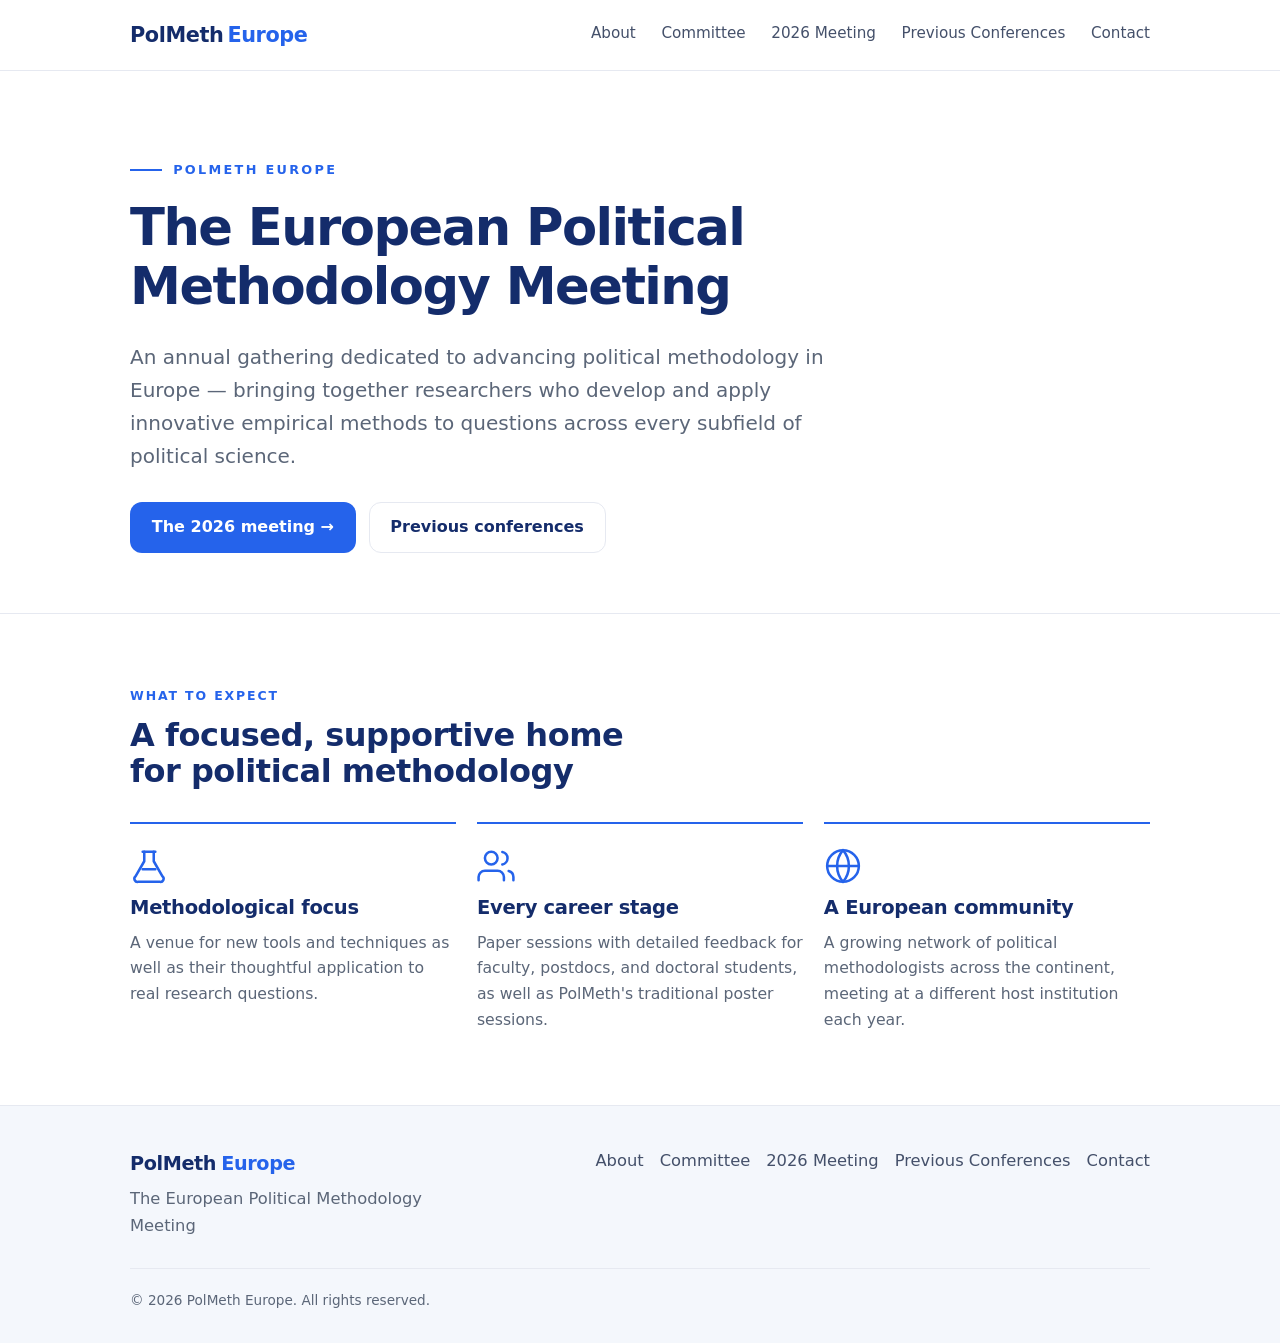
==== index.html @ 0ffd5869 "upload for others to review" ====
<!doctype html>
<html lang="en">
<head>
  <meta charset="utf-8">
  <meta name="viewport" content="width=device-width, initial-scale=1">
  <title>PolMeth Europe — The European Political Methodology Meeting</title>
  <meta name="description" content="PolMeth Europe is the annual European meeting for political methodology, bringing together researchers who develop and apply innovative empirical methods across political science.">
  <link rel="icon" href="assets/img/favicon.svg">
  <link rel="stylesheet" href="assets/css/style.css">
  <!-- Optional: load Inter for a crisper modern look (the stylesheet already prefers it).
  <link rel="preconnect" href="https://fonts.googleapis.com">
  <link href="https://fonts.googleapis.com/css2?family=Inter:wght@400;500;600;700&display=swap" rel="stylesheet">
  -->
</head>
<body>
  <header class="site-header" data-header></header>

  <!-- ============================== Hero ============================== -->
  <section class="hero">
    <div class="container">
      <p class="eyebrow">PolMeth Europe</p>
      <h1>The European Political Methodology Meeting</h1>
      <p class="lede">An annual gathering dedicated to advancing political methodology in
        Europe — bringing together researchers who develop and apply innovative empirical
        methods to questions across every subfield of political science.</p>
      <div class="actions">
        <a class="btn btn-primary" href="conference.html">The 2026 meeting →</a>
        <a class="btn btn-ghost" href="conferences.html">Previous conferences</a>
      </div>
    </div>
  </section>

  <!-- ======================= Next conference CTA ===================== -->
  <section class="section section-cream">
    <div class="container">
      <div class="callout" data-next-conf></div>
    </div>
  </section>

  <!-- ============================ Features =========================== -->
  <section class="section section-white">
    <div class="container">
      <p class="kicker">What to expect</p>
      <h2 style="max-width:24ch;margin-bottom:2rem">A focused, supportive home for political methodology</h2>
      <div class="grid grid-3">
        <div class="feature">
          <div class="icon"><svg viewBox="0 0 24 24" fill="none" stroke="currentColor" stroke-width="1.6" stroke-linecap="round" stroke-linejoin="round"><path d="M9 3v6l-5.5 9.5A2 2 0 0 0 5.2 22h13.6a2 2 0 0 0 1.7-3.5L15 9V3"/><path d="M8 3h8M8 14h8"/></svg></div>
          <h3>Methodological focus</h3>
          <p class="muted mb-0">A venue for new tools and techniques as well as their thoughtful
            application to real research questions.</p>
        </div>
        <div class="feature">
          <div class="icon"><svg viewBox="0 0 24 24" fill="none" stroke="currentColor" stroke-width="1.6" stroke-linecap="round" stroke-linejoin="round"><path d="M17 21v-2a4 4 0 0 0-4-4H5a4 4 0 0 0-4 4v2"/><circle cx="9" cy="7" r="4"/><path d="M23 21v-2a4 4 0 0 0-3-3.87M16 3.13A4 4 0 0 1 16 11"/></svg></div>
          <h3>Every career stage</h3>
          <p class="muted mb-0">Paper sessions with detailed feedback for faculty, postdocs, and doctoral students, 
            as well as PolMeth's traditional poster sessions.</p>
        </div>
        <div class="feature">
          <div class="icon"><svg viewBox="0 0 24 24" fill="none" stroke="currentColor" stroke-width="1.6" stroke-linecap="round" stroke-linejoin="round"><circle cx="12" cy="12" r="10"/><path d="M2 12h20M12 2a15.3 15.3 0 0 1 0 20M12 2a15.3 15.3 0 0 0 0 20"/></svg></div>
          <h3>A European community</h3>
          <p class="muted mb-0">A growing network of political methodologists across the
            continent, meeting at a different host institution each year.</p>
        </div>
      </div>
    </div>
  </section>

  <footer class="site-footer" data-footer></footer>

  <script src="data/site.js"></script>
  <script src="data/conferences.js"></script>
  <script src="data/committee.js"></script>
  <script src="assets/js/site.js"></script>
  <script>PolMeth.init({ page: "home" });</script>
</body>
</html>
---- assets/css/style.css ----
/* ============================================================================
 *  PolMeth Europe — stylesheet
 *  --------------------------------------------------------------------------
 *  All colours, fonts and spacing live in the :root block below. Change them
 *  in one place to restyle the whole site. To switch to a different look
 *  (e.g. white + single accent), you only need to edit these variables.
 * ========================================================================== */

:root {
  /* ---- Palette (Modern: EU-blue + white) ---- */
  --navy:        #142c6b;   /* primary deep blue (EU-leaning) — hero, headings */
  --navy-dark:   #0b1c46;   /* darker blue — gradients, footer */
  --bg:          #ffffff;   /* page background */
  --cream:       #f4f7fc;   /* subtle cool band for alternating sections */
  --card:        #ffffff;   /* cards */
  --ink:         #0f172a;   /* body text */
  --muted:       #5b6678;   /* secondary text */
  --accent:      #2563eb;   /* vivid blue — links, buttons, highlights */
  --accent-soft: #7da2f0;   /* light blue — wordmark, active state */
  --rule:        #e6e9f1;   /* hairline borders */
  --rule-dark:   rgba(255,255,255,.16);
  --white:       #ffffff;

  /* ---- Typography ---- */
  /* Modern sans throughout. For an even crisper look, uncomment the Inter
     <link> in index.html's <head> (the stack below already prefers Inter). */
  --font-head: "Inter", system-ui, -apple-system, "Segoe UI", Roboto, Helvetica, Arial, sans-serif;
  --font-body: "Inter", system-ui, -apple-system, "Segoe UI", Roboto, Helvetica, Arial, sans-serif;

  /* ---- Layout ---- */
  --maxw: 1100px;
  --pad: clamp(1.1rem, 4vw, 2.5rem);
  --radius: 12px;
  --shadow: 0 1px 2px rgba(15,23,42,.05);
}

/* ---- Reset-ish ---- */
*, *::before, *::after { box-sizing: border-box; }
html { -webkit-text-size-adjust: 100%; scroll-behavior: smooth; }
body {
  margin: 0;
  font-family: var(--font-body);
  font-size: 1.02rem;
  line-height: 1.65;
  color: var(--ink);
  background: var(--bg);
  -webkit-font-smoothing: antialiased;
}
img { max-width: 100%; display: block; }
a { color: var(--accent); text-decoration: none; }
a:hover { text-decoration: underline; }

h1, h2, h3, h4 {
  font-family: var(--font-head);
  line-height: 1.15;
  color: var(--navy);
  font-weight: 700;
  letter-spacing: -.015em;
  margin: 0 0 .5em;
}
h1 { font-size: clamp(2.1rem, 5.2vw, 3.2rem); letter-spacing: -.03em; }
h2 { font-size: clamp(1.5rem, 3.2vw, 2rem); }
h3 { font-size: 1.22rem; }
p  { margin: 0 0 1rem; }

.container { max-width: var(--maxw); margin: 0 auto; padding-inline: var(--pad); }
.muted { color: var(--muted); }
.center { text-align: center; }

/* =============================== Header ================================== */
.site-header {
  background: var(--bg);
  color: var(--ink);
  position: sticky;
  top: 0;
  z-index: 50;
  border-bottom: 1px solid var(--rule);
}
.site-header .container {
  display: flex;
  align-items: center;
  justify-content: space-between;
  min-height: 70px;
}
.brand { display: flex; align-items: baseline; gap: .4ch; color: var(--navy); }
.brand:hover { text-decoration: none; }
.brand .b1 { font-family: var(--font-head); font-size: 1.3rem; font-weight: 700; letter-spacing: -.02em; }
.brand .b2 { font-family: var(--font-head); font-size: 1.3rem; font-weight: 700; letter-spacing: -.02em; color: var(--accent); }

.nav { display: flex; align-items: center; gap: clamp(.6rem, 2vw, 1.7rem); }
.nav a {
  color: #44506a;
  font-size: .95rem;
  font-weight: 500;
  padding: .35rem 0;
  border-bottom: 2px solid transparent;
}
.nav a:hover { color: var(--accent); text-decoration: none; }
.nav a.active { color: var(--accent); border-bottom-color: var(--accent); }

.nav-toggle {
  display: none;
  background: none; border: 0; cursor: pointer;
  padding: .4rem; color: var(--navy);
}
.nav-toggle svg { width: 26px; height: 26px; }

@media (max-width: 760px) {
  .nav-toggle { display: inline-flex; }
  .nav {
    position: absolute; top: 70px; left: 0; right: 0;
    flex-direction: column; align-items: stretch;
    gap: 0;
    background: var(--bg);
    border-bottom: 1px solid var(--rule);
    box-shadow: 0 12px 24px rgba(15,23,42,.08);
    padding: .25rem var(--pad) .75rem;
    display: none;
  }
  .nav.open { display: flex; }
  .nav a { padding: .8rem 0; border-bottom: 1px solid var(--rule); }
  .nav a:last-child { border-bottom: 0; }
  .nav a.active { border-bottom-color: var(--rule); color: var(--accent); }
}

/* =============================== Buttons ================================= */
.btn {
  display: inline-flex; align-items: center; gap: .5ch;
  font-family: var(--font-body); font-size: 1rem; font-weight: 600;
  padding: .7rem 1.3rem; border-radius: var(--radius);
  border: 1.5px solid transparent; cursor: pointer; transition: .15s;
}
.btn:hover { text-decoration: none; transform: translateY(-1px); }
.btn-primary { background: var(--accent); color: #fff; }
.btn-primary:hover { background: #1d4ed8; color: #fff; }
.btn-ghost { background: transparent; color: var(--navy); border-color: var(--rule); }
.btn-ghost:hover { border-color: var(--accent); color: var(--accent); }
.btn-on-navy { background: rgba(255,255,255,.95); color: var(--navy); }
.btn-on-navy:hover { background: #fff; color: var(--navy-dark); }
.btn-on-navy-ghost { background: transparent; color: #fff; border-color: rgba(255,255,255,.45); }
.btn-on-navy-ghost:hover { border-color: #fff; color: #fff; }

/* =============================== Hero =================================== */
.hero {
  background: var(--bg);
  color: var(--ink);
  padding: clamp(3.2rem, 8vw, 5.5rem) 0 clamp(2.6rem, 6vw, 3.8rem);
}
.hero .eyebrow {
  text-transform: uppercase; letter-spacing: .18em; font-size: .8rem;
  color: var(--accent); margin-bottom: 1.1rem; font-weight: 700;
  display: flex; align-items: center; gap: .7rem;
}
.hero .eyebrow::before {
  content: ""; width: 32px; height: 2px; background: var(--accent); display: inline-block;
}
.hero h1 { color: var(--navy); max-width: 19ch; }
.hero .lede { font-size: clamp(1.05rem, 2vw, 1.25rem); color: var(--muted); max-width: 58ch; }
.hero .actions { display: flex; flex-wrap: wrap; gap: .8rem; margin-top: 1.8rem; }

/* =============================== Sections =============================== */
.section { padding: clamp(2.5rem, 6vw, 4.5rem) 0; }
.section + .section { border-top: 1px solid var(--rule); }
.section-cream { background: var(--cream); }
.section-white { background: var(--card); }

.lead-row { display: grid; grid-template-columns: 1fr; gap: 1rem; }
.kicker { text-transform: uppercase; letter-spacing: .15em; font-size: .78rem; color: var(--accent); font-weight: 700; margin-bottom: .6rem; }
.prose { max-width: 64ch; }
.prose p { font-size: 1.06rem; }

/* Page header (for inner pages) */
.page-head {
  background: var(--bg);
  color: var(--ink);
  padding: clamp(2.6rem, 6vw, 3.6rem) 0 clamp(1.4rem, 3vw, 2rem);
  border-bottom: 1px solid var(--rule);
}
.page-head h1 { color: var(--navy); margin-bottom: .55rem; }
.page-head h1::after {
  content: ""; display: block; width: 54px; height: 3px; border-radius: 2px;
  background: var(--accent); margin-top: .7rem;
}
.page-head p { color: var(--muted); max-width: 62ch; margin: 0; }
.page-head p a { color: var(--accent); }

/* =============================== Cards ================================== */
.grid { display: grid; gap: 1.3rem; }
.grid-3 { grid-template-columns: repeat(3, 1fr); }
.grid-2 { grid-template-columns: repeat(2, 1fr); }
@media (max-width: 820px) { .grid-3 { grid-template-columns: repeat(2,1fr); } }
@media (max-width: 560px) { .grid-3, .grid-2 { grid-template-columns: 1fr; } }

.card {
  background: var(--card); border: 1px solid var(--rule);
  border-radius: var(--radius); padding: 1.5rem; box-shadow: var(--shadow);
}
.card h3 { margin-bottom: .3rem; }

/* Feature columns on home (flat, editorial — blue rule on top) */
.feature { padding-top: 1.4rem; border-top: 2px solid var(--accent); }
.feature .icon {
  width: 38px; height: 38px; color: var(--accent); margin-bottom: .8rem;
}
.feature .icon svg { width: 100%; height: 100%; }
.feature h3 { color: var(--navy); }
.feature p { font-size: .98rem; }

/* =========================== Committee grid ============================= */
.people { display: grid; grid-template-columns: repeat(3, 1fr); gap: 1.3rem; }
@media (max-width: 820px) { .people { grid-template-columns: repeat(2,1fr); } }
@media (max-width: 480px) { .people { grid-template-columns: 1fr; } }
.person {
  background: var(--card); border: 1px solid var(--rule); border-radius: var(--radius);
  padding: 1.5rem; text-align: center; box-shadow: var(--shadow);
}
.person .avatar {
  width: 96px; height: 96px; border-radius: 50%; margin: 0 auto .9rem;
  object-fit: cover; background: var(--navy); display: flex;
  align-items: center; justify-content: center; overflow: hidden;
  color: #fff; font-family: var(--font-head); font-size: 1.75rem; font-weight: 700;
  background: linear-gradient(135deg, var(--navy) 0%, var(--accent) 100%);
  border: 0;
}
.person .name { font-family: var(--font-head); font-size: 1.12rem; color: var(--navy); font-weight: 600; }
.person .role { color: var(--accent); font-size: .82rem; text-transform: uppercase; letter-spacing: .08em; font-weight: 700; margin-top: .2rem; }
.person .aff { color: var(--muted); font-size: .95rem; margin-top: .35rem; }
.person .link { font-size: .9rem; display: inline-block; margin-top: .6rem; }

/* =========================== Conference list ============================ */
.conf-list { display: flex; flex-direction: column; gap: 1.1rem; }
.conf {
  display: grid; grid-template-columns: auto 1fr; gap: 1.3rem;
  background: var(--card); border: 1px solid var(--rule);
  border-radius: var(--radius); padding: 1.4rem 1.6rem; box-shadow: var(--shadow);
}
.conf .edition {
  font-family: var(--font-head); font-size: 1.7rem; font-weight: 700;
  color: var(--accent); min-width: 2.8ch; line-height: 1.1; letter-spacing: -.01em;
}
.conf .meta h3 { margin-bottom: .15rem; }
.conf .where { color: var(--muted); margin: 0 0 .5rem; }
.conf .where strong { color: var(--ink); font-weight: 600; }
.conf .links { display: flex; flex-wrap: wrap; gap: .5rem .9rem; margin-top: .4rem; }
.conf .links a { font-size: .93rem; font-weight: 600; display: inline-flex; align-items: center; gap: .35ch; }
.conf.upcoming { border-color: var(--accent); border-width: 1.5px; }
.badge {
  display: inline-block; font-size: .72rem; font-weight: 700; letter-spacing: .08em;
  text-transform: uppercase; padding: .2rem .6rem; border-radius: 999px;
  background: var(--accent); color: #fff; vertical-align: middle; margin-left: .5rem;
}
.badge-past { background: #eef1f7; color: var(--muted); }
.verify-note { font-size: .82rem; color: var(--muted); font-style: italic; margin-top: .4rem; }
@media (max-width: 480px) { .conf { grid-template-columns: 1fr; gap: .4rem; } }

/* =============================== News =================================== */
.news { display: flex; flex-direction: column; }
.news-item { display: grid; grid-template-columns: 9rem 1fr; gap: 1rem; padding: 1rem 0; border-bottom: 1px solid var(--rule); }
.news-item:last-child { border-bottom: 0; }
.news-item .date { color: var(--accent); font-weight: 600; font-size: .92rem; }
.news-item h3 { font-size: 1.08rem; margin: 0 0 .2rem; }
@media (max-width: 560px) { .news-item { grid-template-columns: 1fr; gap: .2rem; } }

/* ===================== Next-conference highlight ======================= */
.callout {
  background: var(--card); color: var(--ink); border-radius: var(--radius);
  border: 1px solid var(--rule); border-left: 4px solid var(--accent);
  padding: clamp(1.5rem, 4vw, 2.4rem); display: flex; flex-wrap: wrap;
  align-items: center; justify-content: space-between; gap: 1.3rem;
}
.callout h2 { color: var(--navy); margin: 0; }
.callout p { color: var(--muted); margin: .4rem 0 0; }
.callout .actions { display: flex; gap: .7rem; flex-wrap: wrap; }

/* editor note (visible reminder while content is placeholder) */
.editor-note {
  background: #eef3ff; border: 1px solid #c9d8fb; color: #2a4a93;
  border-radius: var(--radius); padding: .9rem 1.1rem; font-size: .92rem;
  margin-bottom: 1.6rem;
}
.editor-note strong { color: #1d3c80; }

/* definition rows (conference page facts) */
.facts { list-style: none; padding: 0; margin: 0; display: grid; gap: .1rem; }
.facts li { display: grid; grid-template-columns: 8.5rem 1fr; gap: 1rem; padding: .55rem 0; border-bottom: 1px solid var(--rule); }
.facts .k { color: var(--muted); font-weight: 600; }
@media (max-width: 480px) { .facts li { grid-template-columns: 1fr; gap: .1rem; } }

/* =============================== Footer ================================= */
.site-footer { background: var(--cream); color: var(--muted); padding: 2.6rem 0 2rem; margin-top: 0; border-top: 1px solid var(--rule); }
.site-footer .cols { display: flex; flex-wrap: wrap; justify-content: space-between; gap: 1.5rem; }
.site-footer p { color: var(--muted); }
.site-footer .b1 { font-family: var(--font-head); font-size: 1.2rem; font-weight: 700; letter-spacing: -.02em; color: var(--navy); }
.site-footer .b2 { font-family: var(--font-head); font-size: 1.2rem; font-weight: 700; letter-spacing: -.02em; color: var(--accent); }
.site-footer a { color: #44506a; }
.site-footer a:hover { color: var(--accent); }
.site-footer nav { display: flex; flex-wrap: wrap; gap: 1rem; }
.site-footer .legal { margin-top: 1.8rem; padding-top: 1.2rem; border-top: 1px solid var(--rule); font-size: .85rem; color: var(--muted); }

/* utilities */
.mt-0 { margin-top: 0; } .mb-0 { margin-bottom: 0; }
.stack > * + * { margin-top: 1rem; }
.icon-inline { width: 1em; height: 1em; vertical-align: -.12em; }
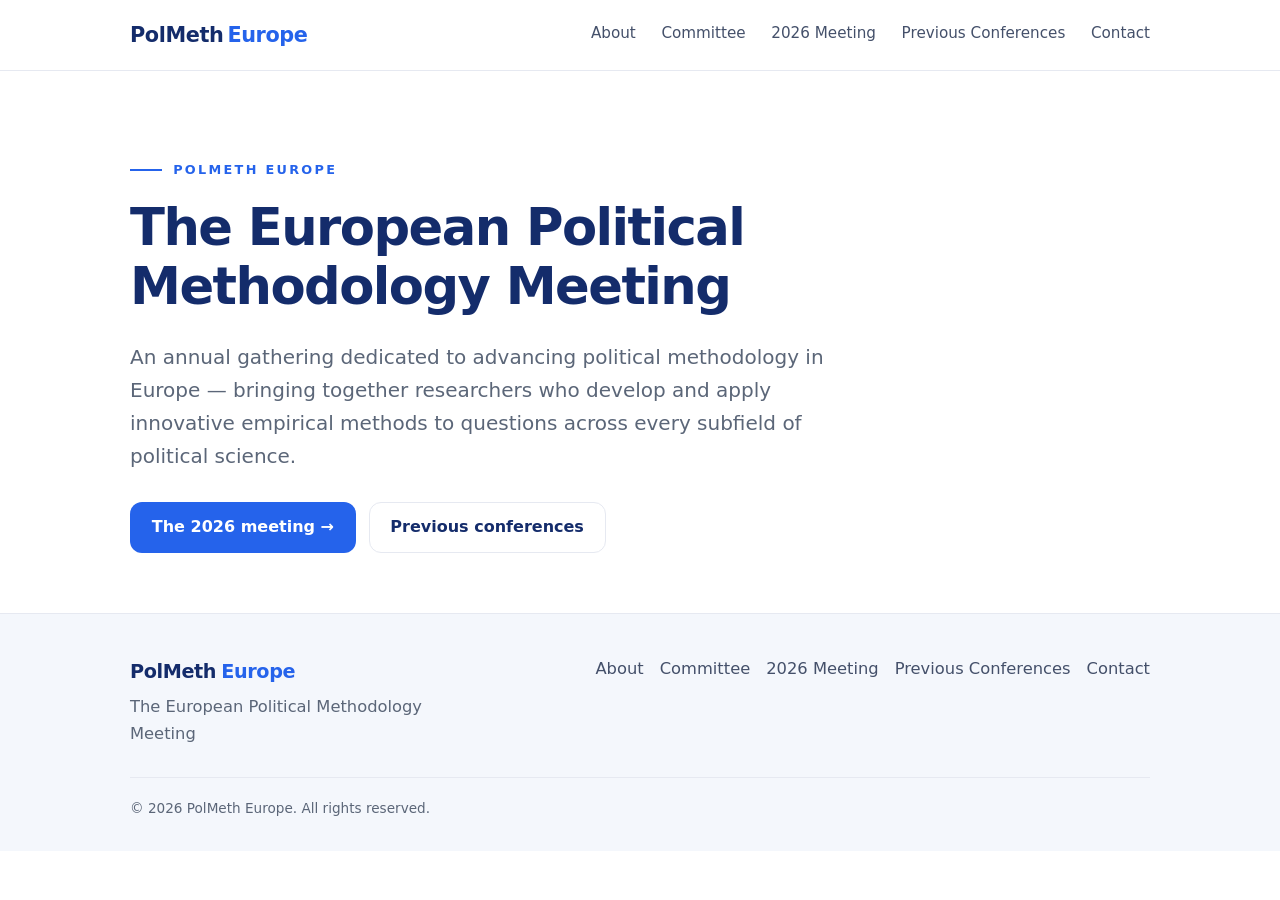
==== commit bded8cd4: "remove carousel" ====
--- a/index.html
+++ b/index.html
@@ -38,7 +38,7 @@
   </section>
 
   <!-- ============================ Features =========================== -->
-  <section class="section section-white">
+  <!-- <section class="section section-white">
     <div class="container">
       <p class="kicker">What to expect</p>
       <h2 style="max-width:24ch;margin-bottom:2rem">A focused, supportive home for political methodology</h2>
@@ -63,7 +63,7 @@
         </div>
       </div>
     </div>
-  </section>
+  </section> -->
 
   <footer class="site-footer" data-footer></footer>
 
